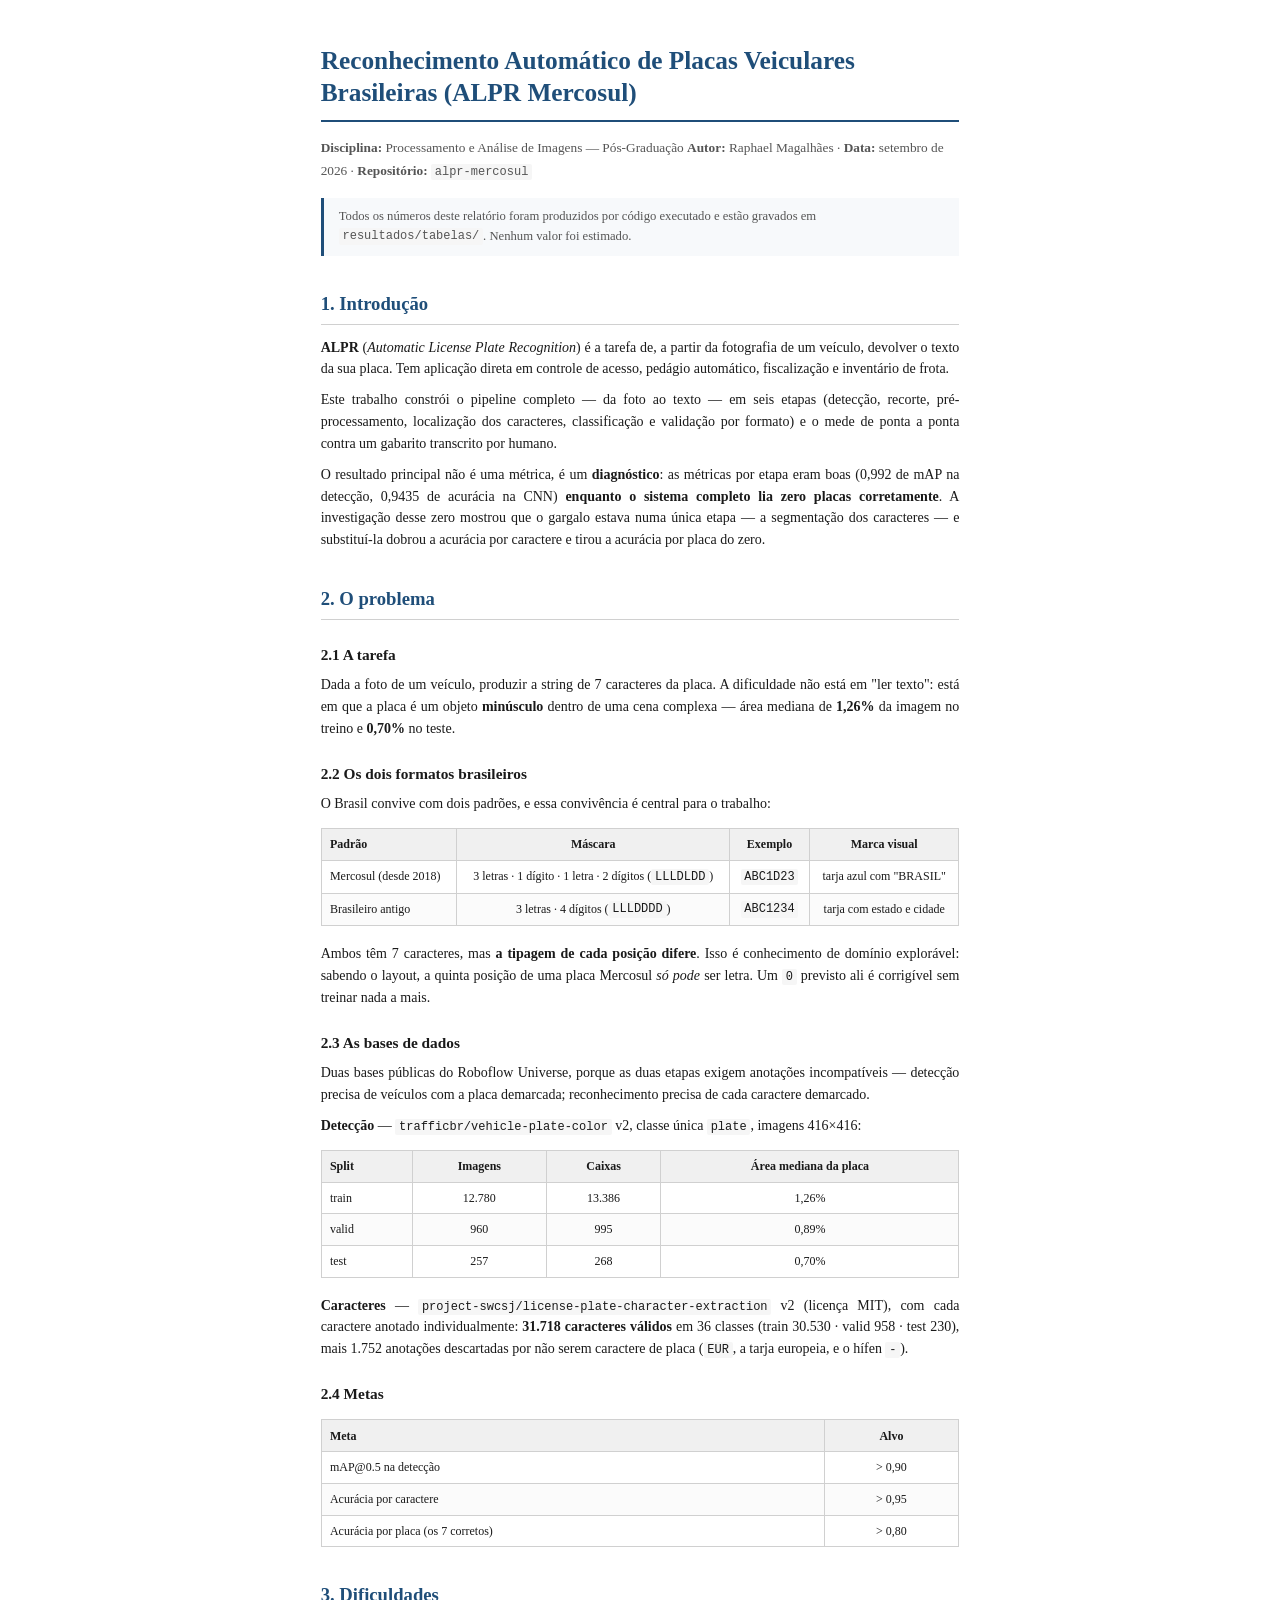
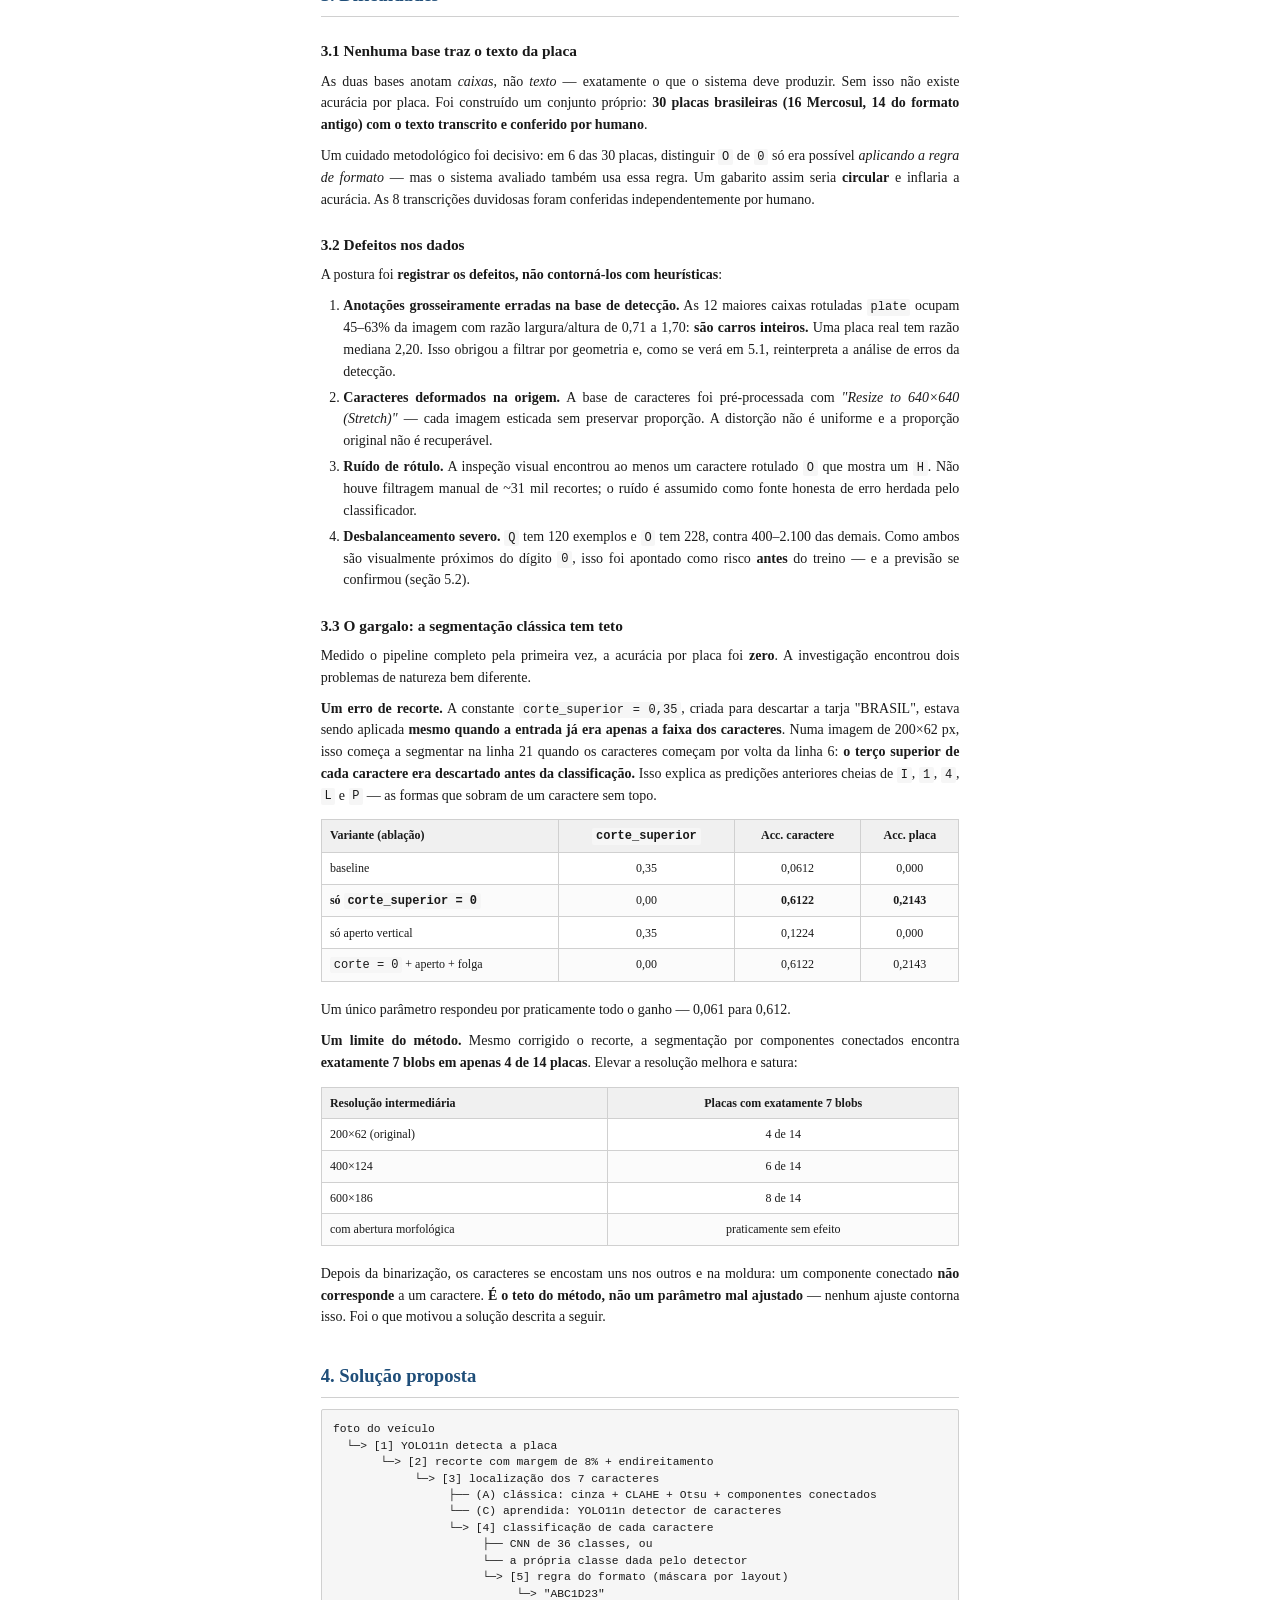
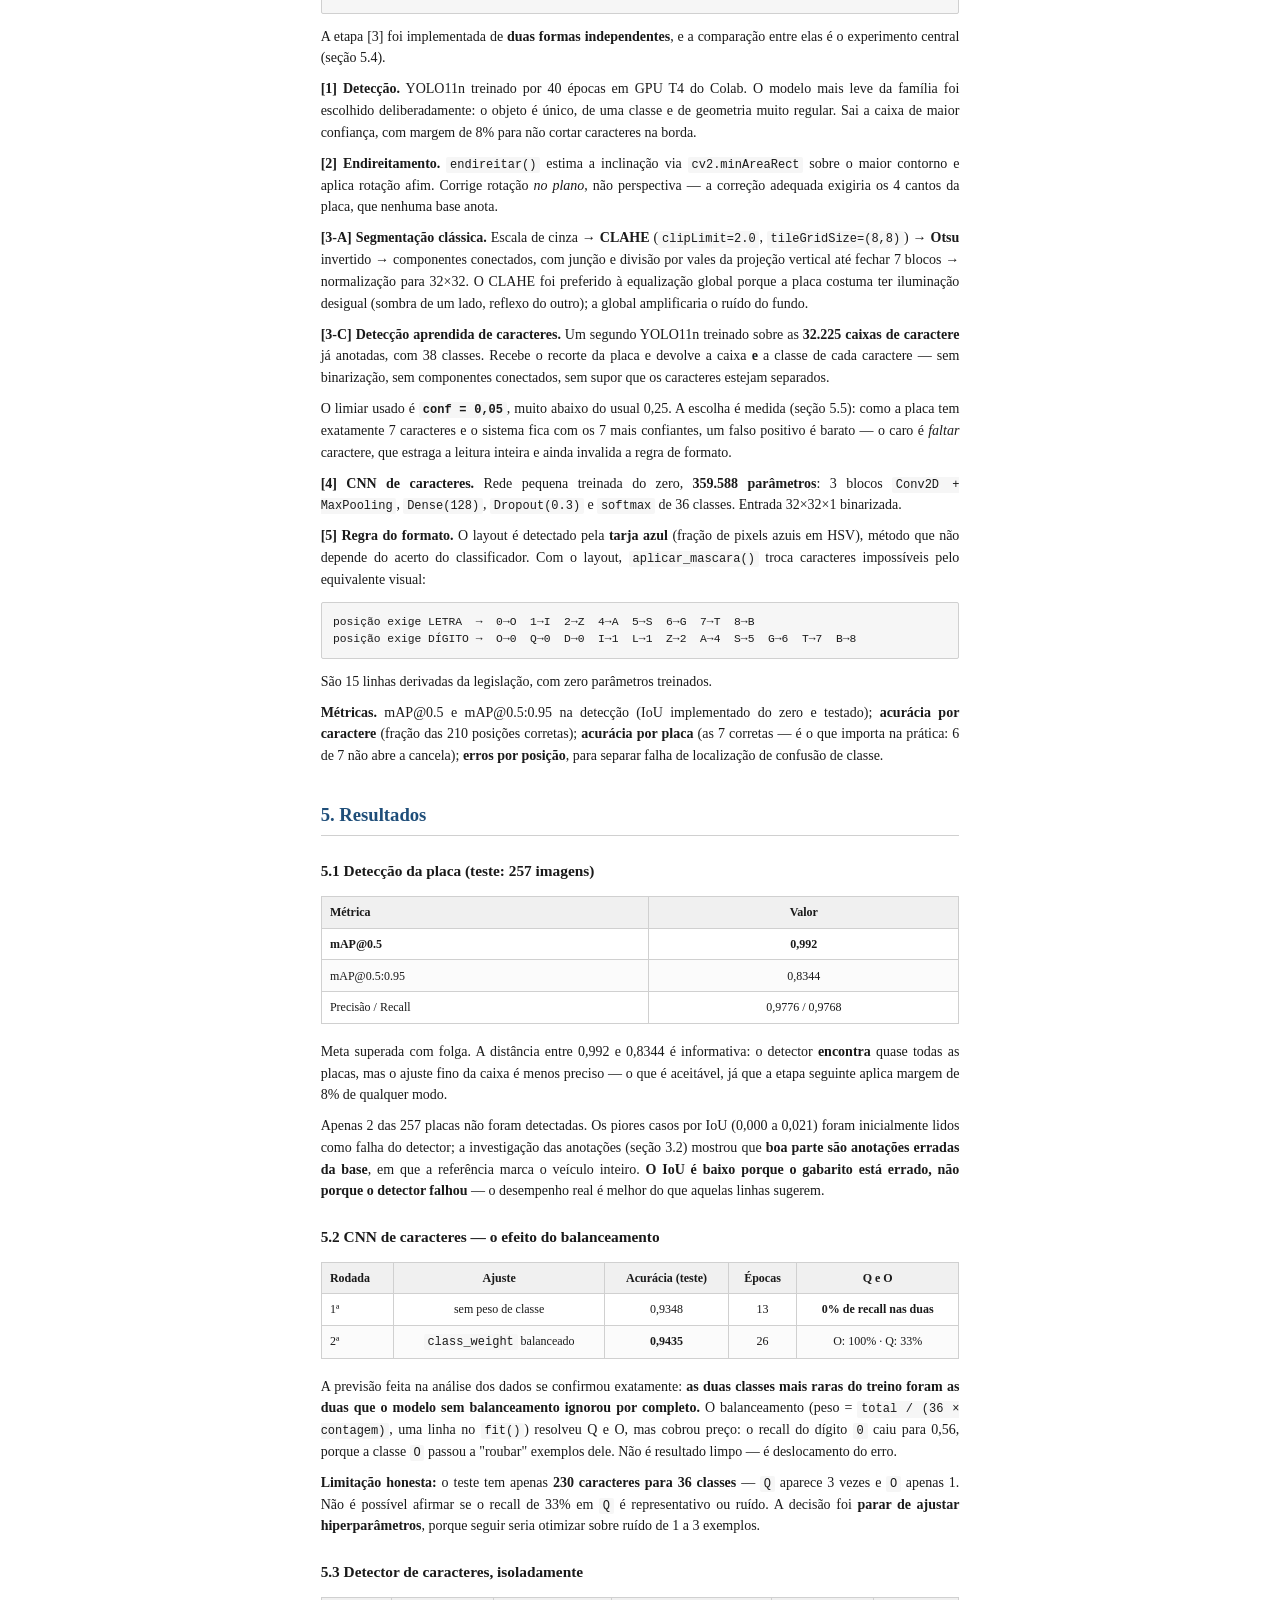
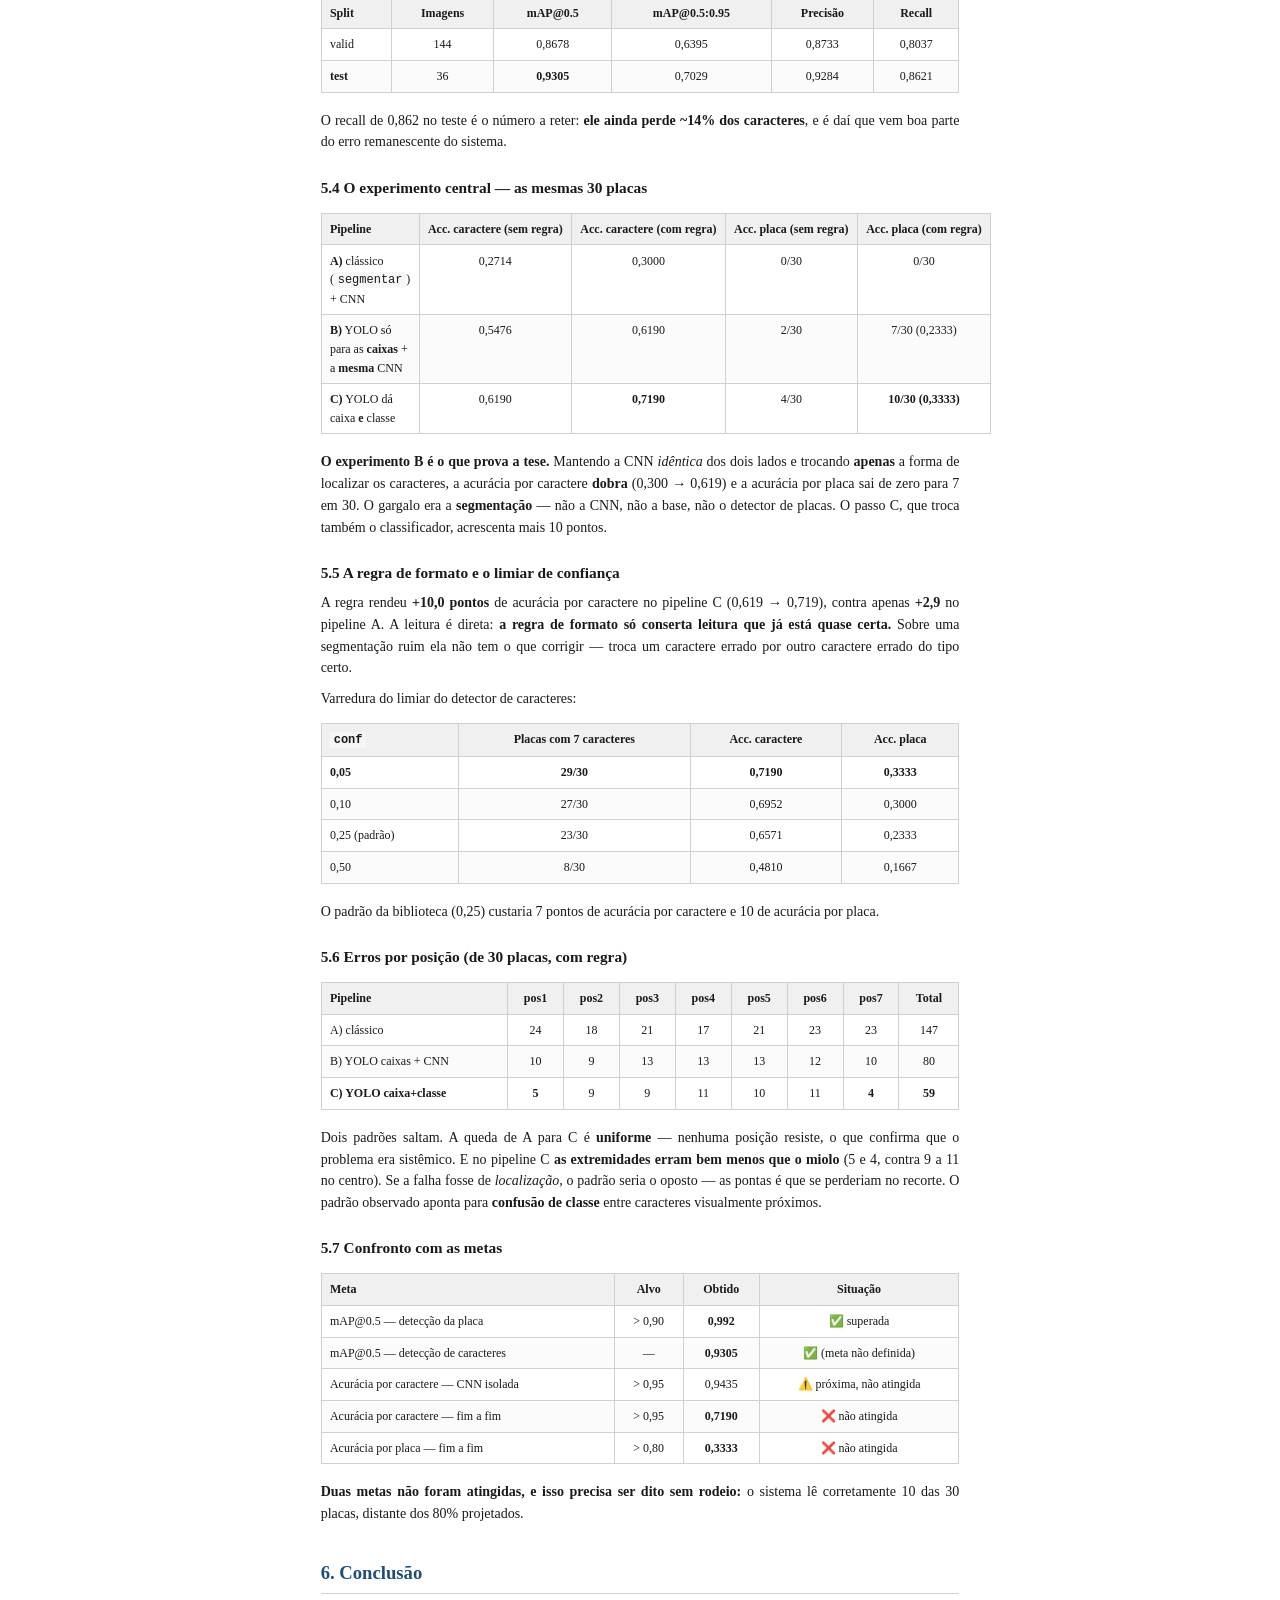
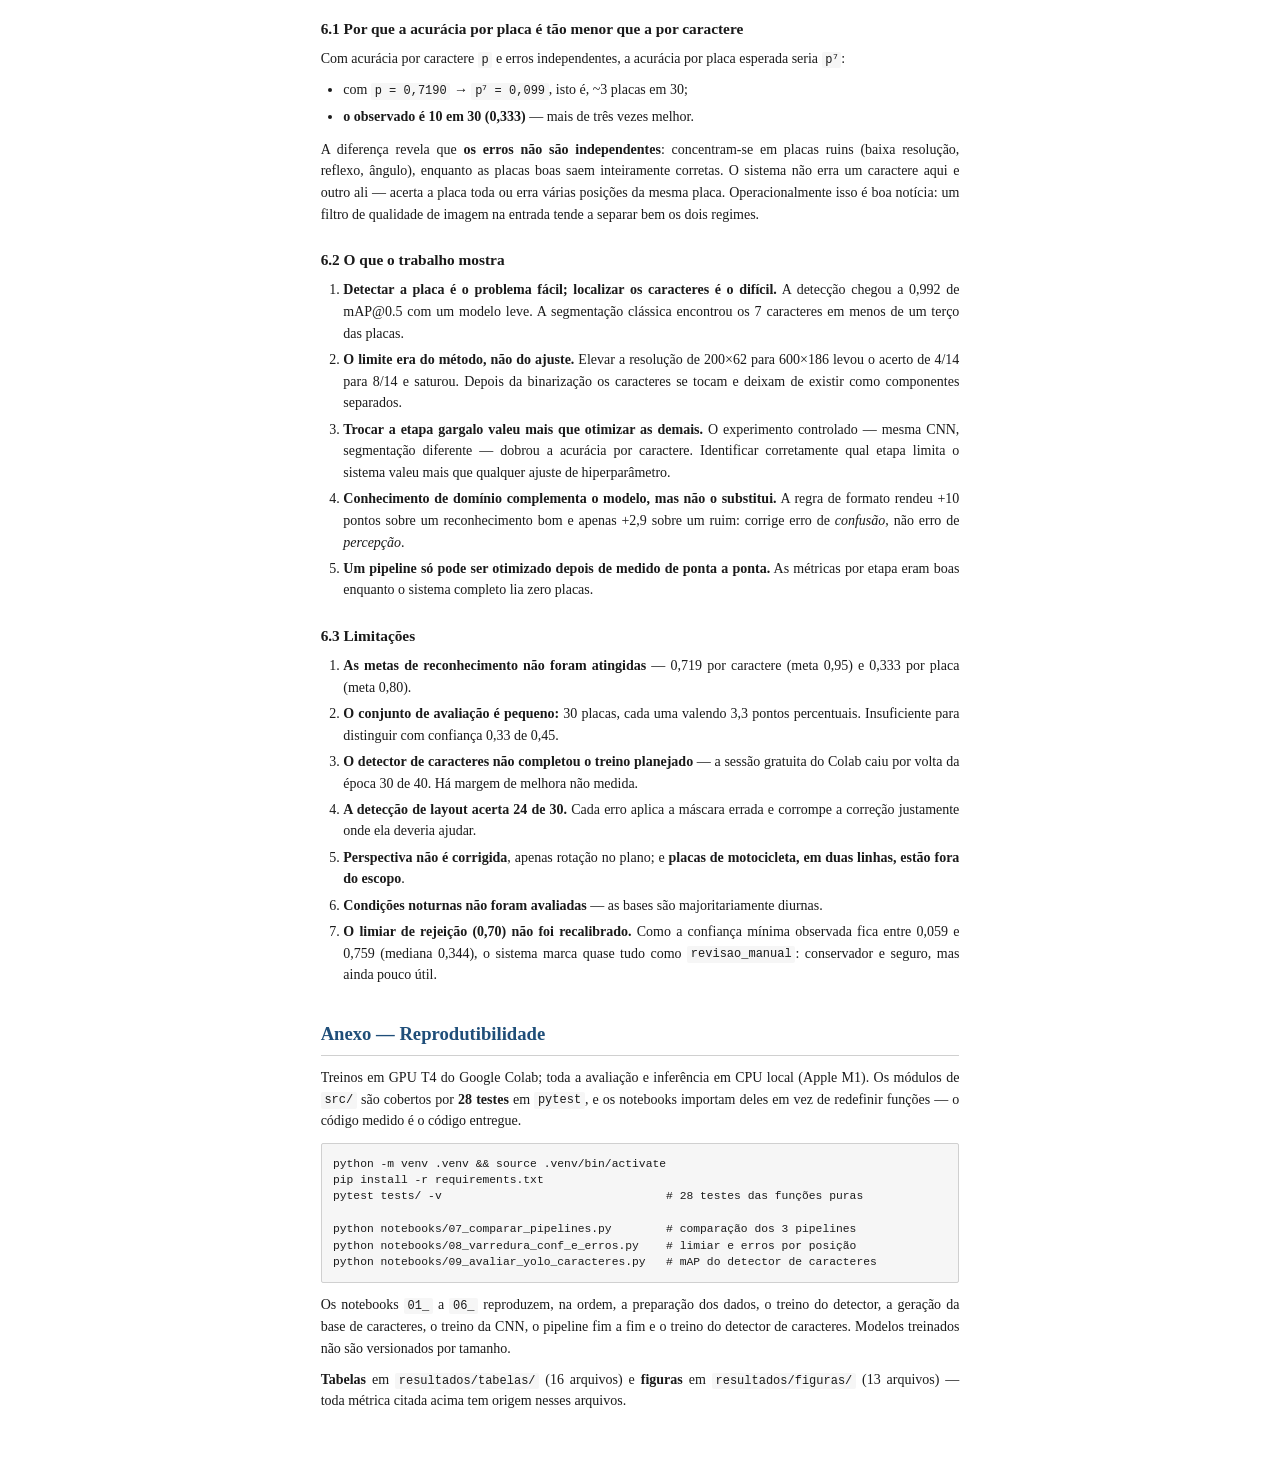
==== RELATORIO_entrega.html @ 7038e8bc "Dia 7: entrega fechada, repositorio limpo e documento de retomada Relatorio em duas versoes a partir" ====
<!DOCTYPE html>
<html lang="pt-BR">
<head>
<meta charset="utf-8">
<meta name="viewport" content="width=device-width, initial-scale=1">
<title>Relatório — ALPR Mercosul</title>
<style>
@page { size: A4; margin: 18mm 16mm 18mm 16mm; }

:root {
  --tinta:      #1a1a1a;
  --tinta-fraca:#555;
  --linha:      #d0d0d0;
  --fundo-th:   #f0f0f0;
  --fundo-cod:  #f6f6f6;
  --destaque:   #1f4e79;
}

* { box-sizing: border-box; }

body {
  font-family: "Charter", "Georgia", "Times New Roman", serif;
  font-size: 10.5pt;
  line-height: 1.55;
  color: var(--tinta);
  max-width: 185mm;
  margin: 0 auto;
  padding: 12mm 8mm;
  background: #fff;
  text-align: justify;
  hyphens: auto;
}

/* ---------- titulos ---------- */

h1 {
  font-size: 19pt;
  line-height: 1.25;
  text-align: left;
  margin: 0 0 4mm 0;
  padding-bottom: 3mm;
  border-bottom: 2.5px solid var(--destaque);
  color: var(--destaque);
}

h2 {
  font-size: 14pt;
  text-align: left;
  margin: 9mm 0 3mm 0;
  padding-bottom: 1.5mm;
  border-bottom: 1px solid var(--linha);
  color: var(--destaque);
  page-break-after: avoid;
}

h3 {
  font-size: 11.5pt;
  text-align: left;
  margin: 6mm 0 2mm 0;
  color: var(--tinta);
  page-break-after: avoid;
}

/* cada secao numerada comeca em pagina nova, menos a primeira */
h2 { page-break-before: always; }
h2:first-of-type { page-break-before: avoid; }

p { margin: 0 0 2.5mm 0; orphans: 3; widows: 3; }

/* ---------- cabecalho do documento ---------- */

h1 + p {
  text-align: left;
  color: var(--tinta-fraca);
  font-size: 10pt;
  line-height: 1.7;
}

blockquote {
  margin: 4mm 0;
  padding: 2.5mm 4mm;
  border-left: 3px solid var(--destaque);
  background: #f7f9fb;
  color: var(--tinta-fraca);
  font-size: 9.5pt;
  text-align: left;
}
blockquote p { margin: 0; }

/* ---------- tabelas ---------- */

table {
  border-collapse: collapse;
  width: 100%;
  margin: 3.5mm 0 4.5mm 0;
  font-size: 9pt;
  page-break-inside: avoid;
}

thead { display: table-header-group; }

th, td {
  border: 1px solid var(--linha);
  padding: 1.6mm 2.2mm;
  text-align: left;
  vertical-align: top;
}

th {
  background: var(--fundo-th);
  font-weight: 700;
  white-space: nowrap;
}

/* colunas numericas: da segunda em diante, centralizadas */
td:not(:first-child), th:not(:first-child) { text-align: center; }

tbody tr:nth-child(even) { background: #fbfbfb; }

/* ---------- codigo ---------- */

pre {
  background: var(--fundo-cod);
  border: 1px solid var(--linha);
  border-radius: 2px;
  padding: 3mm;
  font-family: "SF Mono", "Menlo", "Consolas", monospace;
  font-size: 8.5pt;
  line-height: 1.45;
  overflow-x: auto;
  white-space: pre-wrap;
  page-break-inside: avoid;
  text-align: left;
}

code {
  font-family: "SF Mono", "Menlo", "Consolas", monospace;
  font-size: 9pt;
  background: var(--fundo-cod);
  padding: 0.3mm 1mm;
  border-radius: 2px;
}
pre code { background: none; padding: 0; font-size: inherit; }

/* ---------- listas ---------- */

ul, ol { margin: 0 0 3mm 0; padding-left: 6mm; }
li { margin-bottom: 1.2mm; }

hr { border: none; border-top: 1px solid var(--linha); margin: 6mm 0; }

strong { font-weight: 700; }

/* ---------- impressao ---------- */

@media print {
  body { padding: 0; max-width: none; }
  a { color: var(--tinta); text-decoration: none; }
}
</style>
</head>
<body>
<h1>Reconhecimento Automático de Placas Veiculares Brasileiras (ALPR Mercosul)</h1>
<p><strong>Disciplina:</strong> Processamento e Análise de Imagens — Pós-Graduação
<strong>Autor:</strong> Raphael Magalhães · <strong>Data:</strong> setembro de 2026 · <strong>Repositório:</strong> <code>alpr-mercosul</code></p>
<blockquote>
<p>Todos os números deste relatório foram produzidos por código executado e estão
gravados em <code>resultados/tabelas/</code>. Nenhum valor foi estimado.</p>
</blockquote>
<h2>1. Introdução</h2>
<p><strong>ALPR</strong> (<em>Automatic License Plate Recognition</em>) é a tarefa de, a partir da fotografia
de um veículo, devolver o texto da sua placa. Tem aplicação direta em controle de
acesso, pedágio automático, fiscalização e inventário de frota.</p>
<p>Este trabalho constrói o pipeline completo — da foto ao texto — em seis etapas
(detecção, recorte, pré-processamento, localização dos caracteres, classificação e
validação por formato) e o mede de ponta a ponta contra um gabarito transcrito por
humano.</p>
<p>O resultado principal não é uma métrica, é um <strong>diagnóstico</strong>: as métricas por etapa
eram boas (0,992 de mAP na detecção, 0,9435 de acurácia na CNN) <strong>enquanto o sistema
completo lia zero placas corretamente</strong>. A investigação desse zero mostrou que o
gargalo estava numa única etapa — a segmentação dos caracteres — e substituí-la
dobrou a acurácia por caractere e tirou a acurácia por placa do zero.</p>
<h2>2. O problema</h2>
<h3>2.1 A tarefa</h3>
<p>Dada a foto de um veículo, produzir a string de 7 caracteres da placa. A dificuldade
não está em "ler texto": está em que a placa é um objeto <strong>minúsculo</strong> dentro de uma
cena complexa — área mediana de <strong>1,26%</strong> da imagem no treino e <strong>0,70%</strong> no teste.</p>
<h3>2.2 Os dois formatos brasileiros</h3>
<p>O Brasil convive com dois padrões, e essa convivência é central para o trabalho:</p>
<table>
<thead>
<tr>
<th>Padrão</th>
<th>Máscara</th>
<th>Exemplo</th>
<th>Marca visual</th>
</tr>
</thead>
<tbody>
<tr>
<td>Mercosul (desde 2018)</td>
<td>3 letras · 1 dígito · 1 letra · 2 dígitos (<code>LLLDLDD</code>)</td>
<td><code>ABC1D23</code></td>
<td>tarja azul com "BRASIL"</td>
</tr>
<tr>
<td>Brasileiro antigo</td>
<td>3 letras · 4 dígitos (<code>LLLDDDD</code>)</td>
<td><code>ABC1234</code></td>
<td>tarja com estado e cidade</td>
</tr>
</tbody>
</table>
<p>Ambos têm 7 caracteres, mas <strong>a tipagem de cada posição difere</strong>. Isso é conhecimento
de domínio explorável: sabendo o layout, a quinta posição de uma placa Mercosul <em>só
pode</em> ser letra. Um <code>0</code> previsto ali é corrigível sem treinar nada a mais.</p>
<h3>2.3 As bases de dados</h3>
<p>Duas bases públicas do Roboflow Universe, porque as duas etapas exigem anotações
incompatíveis — detecção precisa de veículos com a placa demarcada; reconhecimento
precisa de cada caractere demarcado.</p>
<p><strong>Detecção</strong> — <code>trafficbr/vehicle-plate-color</code> v2, classe única <code>plate</code>, imagens 416×416:</p>
<table>
<thead>
<tr>
<th>Split</th>
<th>Imagens</th>
<th>Caixas</th>
<th>Área mediana da placa</th>
</tr>
</thead>
<tbody>
<tr>
<td>train</td>
<td>12.780</td>
<td>13.386</td>
<td>1,26%</td>
</tr>
<tr>
<td>valid</td>
<td>960</td>
<td>995</td>
<td>0,89%</td>
</tr>
<tr>
<td>test</td>
<td>257</td>
<td>268</td>
<td>0,70%</td>
</tr>
</tbody>
</table>
<p><strong>Caracteres</strong> — <code>project-swcsj/license-plate-character-extraction</code> v2 (licença MIT),
com cada caractere anotado individualmente: <strong>31.718 caracteres válidos</strong> em 36
classes (train 30.530 · valid 958 · test 230), mais 1.752 anotações descartadas por
não serem caractere de placa (<code>EUR</code>, a tarja europeia, e o hífen <code>-</code>).</p>
<h3>2.4 Metas</h3>
<table>
<thead>
<tr>
<th>Meta</th>
<th>Alvo</th>
</tr>
</thead>
<tbody>
<tr>
<td>mAP@0.5 na detecção</td>
<td>&gt; 0,90</td>
</tr>
<tr>
<td>Acurácia por caractere</td>
<td>&gt; 0,95</td>
</tr>
<tr>
<td>Acurácia por placa (os 7 corretos)</td>
<td>&gt; 0,80</td>
</tr>
</tbody>
</table>
<h2>3. Dificuldades</h2>
<h3>3.1 Nenhuma base traz o texto da placa</h3>
<p>As duas bases anotam <em>caixas</em>, não <em>texto</em> — exatamente o que o sistema deve produzir.
Sem isso não existe acurácia por placa. Foi construído um conjunto próprio: <strong>30
placas brasileiras (16 Mercosul, 14 do formato antigo) com o texto transcrito e
conferido por humano</strong>.</p>
<p>Um cuidado metodológico foi decisivo: em 6 das 30 placas, distinguir <code>O</code> de <code>0</code> só era
possível <em>aplicando a regra de formato</em> — mas o sistema avaliado também usa essa regra.
Um gabarito assim seria <strong>circular</strong> e inflaria a acurácia. As 8 transcrições duvidosas
foram conferidas independentemente por humano.</p>
<h3>3.2 Defeitos nos dados</h3>
<p>A postura foi <strong>registrar os defeitos, não contorná-los com heurísticas</strong>:</p>
<ol>
<li><strong>Anotações grosseiramente erradas na base de detecção.</strong> As 12 maiores caixas
   rotuladas <code>plate</code> ocupam 45–63% da imagem com razão largura/altura de 0,71 a 1,70:
   <strong>são carros inteiros.</strong> Uma placa real tem razão mediana 2,20. Isso obrigou a
   filtrar por geometria e, como se verá em 5.1, reinterpreta a análise de erros da
   detecção.</li>
<li><strong>Caracteres deformados na origem.</strong> A base de caracteres foi pré-processada com
   <em>"Resize to 640×640 (Stretch)"</em> — cada imagem esticada sem preservar proporção. A
   distorção não é uniforme e a proporção original não é recuperável.</li>
<li><strong>Ruído de rótulo.</strong> A inspeção visual encontrou ao menos um caractere rotulado <code>O</code>
   que mostra um <code>H</code>. Não houve filtragem manual de ~31 mil recortes; o ruído é
   assumido como fonte honesta de erro herdada pelo classificador.</li>
<li><strong>Desbalanceamento severo.</strong> <code>Q</code> tem 120 exemplos e <code>O</code> tem 228, contra 400–2.100
   das demais. Como ambos são visualmente próximos do dígito <code>0</code>, isso foi apontado
   como risco <strong>antes</strong> do treino — e a previsão se confirmou (seção 5.2).</li>
</ol>
<h3>3.3 O gargalo: a segmentação clássica tem teto</h3>
<p>Medido o pipeline completo pela primeira vez, a acurácia por placa foi <strong>zero</strong>.
A investigação encontrou dois problemas de natureza bem diferente.</p>
<p><strong>Um erro de recorte.</strong> A constante <code>corte_superior = 0,35</code>, criada para descartar a
tarja "BRASIL", estava sendo aplicada <strong>mesmo quando a entrada já era apenas a faixa
dos caracteres</strong>. Numa imagem de 200×62 px, isso começa a segmentar na linha 21 quando
os caracteres começam por volta da linha 6: <strong>o terço superior de cada caractere era
descartado antes da classificação.</strong> Isso explica as predições anteriores cheias de
<code>I</code>, <code>1</code>, <code>4</code>, <code>L</code> e <code>P</code> — as formas que sobram de um caractere sem topo.</p>
<table>
<thead>
<tr>
<th>Variante (ablação)</th>
<th><code>corte_superior</code></th>
<th>Acc. caractere</th>
<th>Acc. placa</th>
</tr>
</thead>
<tbody>
<tr>
<td>baseline</td>
<td>0,35</td>
<td>0,0612</td>
<td>0,000</td>
</tr>
<tr>
<td><strong>só <code>corte_superior = 0</code></strong></td>
<td>0,00</td>
<td><strong>0,6122</strong></td>
<td><strong>0,2143</strong></td>
</tr>
<tr>
<td>só aperto vertical</td>
<td>0,35</td>
<td>0,1224</td>
<td>0,000</td>
</tr>
<tr>
<td><code>corte = 0</code> + aperto + folga</td>
<td>0,00</td>
<td>0,6122</td>
<td>0,2143</td>
</tr>
</tbody>
</table>
<p>Um único parâmetro respondeu por praticamente todo o ganho — 0,061 para 0,612.</p>
<p><strong>Um limite do método.</strong> Mesmo corrigido o recorte, a segmentação por componentes
conectados encontra <strong>exatamente 7 blobs em apenas 4 de 14 placas</strong>. Elevar a
resolução melhora e satura:</p>
<table>
<thead>
<tr>
<th>Resolução intermediária</th>
<th>Placas com exatamente 7 blobs</th>
</tr>
</thead>
<tbody>
<tr>
<td>200×62 (original)</td>
<td>4 de 14</td>
</tr>
<tr>
<td>400×124</td>
<td>6 de 14</td>
</tr>
<tr>
<td>600×186</td>
<td>8 de 14</td>
</tr>
<tr>
<td>com abertura morfológica</td>
<td>praticamente sem efeito</td>
</tr>
</tbody>
</table>
<p>Depois da binarização, os caracteres se encostam uns nos outros e na moldura: um
componente conectado <strong>não corresponde</strong> a um caractere. <strong>É o teto do método, não um
parâmetro mal ajustado</strong> — nenhum ajuste contorna isso. Foi o que motivou a solução
descrita a seguir.</p>
<h2>4. Solução proposta</h2>
<pre><code>foto do veículo
  └─&gt; [1] YOLO11n detecta a placa
       └─&gt; [2] recorte com margem de 8% + endireitamento
            └─&gt; [3] localização dos 7 caracteres
                 ├── (A) clássica: cinza + CLAHE + Otsu + componentes conectados
                 └── (C) aprendida: YOLO11n detector de caracteres
                 └─&gt; [4] classificação de cada caractere
                      ├── CNN de 36 classes, ou
                      └── a própria classe dada pelo detector
                      └─&gt; [5] regra do formato (máscara por layout)
                           └─&gt; &quot;ABC1D23&quot;
</code></pre>
<p>A etapa [3] foi implementada de <strong>duas formas independentes</strong>, e a comparação entre
elas é o experimento central (seção 5.4).</p>
<p><strong>[1] Detecção.</strong> YOLO11n treinado por 40 épocas em GPU T4 do Colab. O modelo mais leve
da família foi escolhido deliberadamente: o objeto é único, de uma classe e de
geometria muito regular. Sai a caixa de maior confiança, com margem de 8% para não
cortar caracteres na borda.</p>
<p><strong>[2] Endireitamento.</strong> <code>endireitar()</code> estima a inclinação via <code>cv2.minAreaRect</code> sobre
o maior contorno e aplica rotação afim. Corrige rotação <em>no plano</em>, não perspectiva —
a correção adequada exigiria os 4 cantos da placa, que nenhuma base anota.</p>
<p><strong>[3-A] Segmentação clássica.</strong> Escala de cinza → <strong>CLAHE</strong> (<code>clipLimit=2.0</code>,
<code>tileGridSize=(8,8)</code>) → <strong>Otsu</strong> invertido → componentes conectados, com junção e
divisão por vales da projeção vertical até fechar 7 blocos → normalização para 32×32.
O CLAHE foi preferido à equalização global porque a placa costuma ter iluminação
desigual (sombra de um lado, reflexo do outro); a global amplificaria o ruído do fundo.</p>
<p><strong>[3-C] Detecção aprendida de caracteres.</strong> Um segundo YOLO11n treinado sobre as
<strong>32.225 caixas de caractere</strong> já anotadas, com 38 classes. Recebe o recorte da placa e
devolve a caixa <strong>e</strong> a classe de cada caractere — sem binarização, sem componentes
conectados, sem supor que os caracteres estejam separados.</p>
<p>O limiar usado é <strong><code>conf = 0,05</code></strong>, muito abaixo do usual 0,25. A escolha é medida
(seção 5.5): como a placa tem exatamente 7 caracteres e o sistema fica com os 7 mais
confiantes, um falso positivo é barato — o caro é <em>faltar</em> caractere, que estraga a
leitura inteira e ainda invalida a regra de formato.</p>
<p><strong>[4] CNN de caracteres.</strong> Rede pequena treinada do zero, <strong>359.588 parâmetros</strong>: 3
blocos <code>Conv2D + MaxPooling</code>, <code>Dense(128)</code>, <code>Dropout(0.3)</code> e <code>softmax</code> de 36 classes.
Entrada 32×32×1 binarizada.</p>
<p><strong>[5] Regra do formato.</strong> O layout é detectado pela <strong>tarja azul</strong> (fração de pixels
azuis em HSV), método que não depende do acerto do classificador. Com o layout,
<code>aplicar_mascara()</code> troca caracteres impossíveis pelo equivalente visual:</p>
<pre><code>posição exige LETRA  →  0→O  1→I  2→Z  4→A  5→S  6→G  7→T  8→B
posição exige DÍGITO →  O→0  Q→0  D→0  I→1  L→1  Z→2  A→4  S→5  G→6  T→7  B→8
</code></pre>
<p>São 15 linhas derivadas da legislação, com zero parâmetros treinados.</p>
<p><strong>Métricas.</strong> mAP@0.5 e mAP@0.5:0.95 na detecção (IoU implementado do zero e testado);
<strong>acurácia por caractere</strong> (fração das 210 posições corretas); <strong>acurácia por placa</strong>
(as 7 corretas — é o que importa na prática: 6 de 7 não abre a cancela); <strong>erros por
posição</strong>, para separar falha de localização de confusão de classe.</p>
<h2>5. Resultados</h2>
<h3>5.1 Detecção da placa (teste: 257 imagens)</h3>
<table>
<thead>
<tr>
<th>Métrica</th>
<th>Valor</th>
</tr>
</thead>
<tbody>
<tr>
<td><strong>mAP@0.5</strong></td>
<td><strong>0,992</strong></td>
</tr>
<tr>
<td>mAP@0.5:0.95</td>
<td>0,8344</td>
</tr>
<tr>
<td>Precisão / Recall</td>
<td>0,9776 / 0,9768</td>
</tr>
</tbody>
</table>
<p>Meta superada com folga. A distância entre 0,992 e 0,8344 é informativa: o detector
<strong>encontra</strong> quase todas as placas, mas o ajuste fino da caixa é menos preciso — o que
é aceitável, já que a etapa seguinte aplica margem de 8% de qualquer modo.</p>
<p>Apenas 2 das 257 placas não foram detectadas. Os piores casos por IoU (0,000 a 0,021)
foram inicialmente lidos como falha do detector; a investigação das anotações (seção
3.2) mostrou que <strong>boa parte são anotações erradas da base</strong>, em que a referência marca
o veículo inteiro. <strong>O IoU é baixo porque o gabarito está errado, não porque o detector
falhou</strong> — o desempenho real é melhor do que aquelas linhas sugerem.</p>
<h3>5.2 CNN de caracteres — o efeito do balanceamento</h3>
<table>
<thead>
<tr>
<th>Rodada</th>
<th>Ajuste</th>
<th>Acurácia (teste)</th>
<th>Épocas</th>
<th>Q e O</th>
</tr>
</thead>
<tbody>
<tr>
<td>1ª</td>
<td>sem peso de classe</td>
<td>0,9348</td>
<td>13</td>
<td><strong>0% de recall nas duas</strong></td>
</tr>
<tr>
<td>2ª</td>
<td><code>class_weight</code> balanceado</td>
<td><strong>0,9435</strong></td>
<td>26</td>
<td>O: 100% · Q: 33%</td>
</tr>
</tbody>
</table>
<p>A previsão feita na análise dos dados se confirmou exatamente: <strong>as duas classes mais
raras do treino foram as duas que o modelo sem balanceamento ignorou por completo.</strong> O
balanceamento (peso = <code>total / (36 × contagem)</code>, uma linha no <code>fit()</code>) resolveu Q e O,
mas cobrou preço: o recall do dígito <code>0</code> caiu para 0,56, porque a classe <code>O</code> passou a
"roubar" exemplos dele. Não é resultado limpo — é deslocamento do erro.</p>
<p><strong>Limitação honesta:</strong> o teste tem apenas <strong>230 caracteres para 36 classes</strong> — <code>Q</code>
aparece 3 vezes e <code>O</code> apenas 1. Não é possível afirmar se o recall de 33% em <code>Q</code> é
representativo ou ruído. A decisão foi <strong>parar de ajustar hiperparâmetros</strong>, porque
seguir seria otimizar sobre ruído de 1 a 3 exemplos.</p>
<h3>5.3 Detector de caracteres, isoladamente</h3>
<table>
<thead>
<tr>
<th>Split</th>
<th>Imagens</th>
<th>mAP@0.5</th>
<th>mAP@0.5:0.95</th>
<th>Precisão</th>
<th>Recall</th>
</tr>
</thead>
<tbody>
<tr>
<td>valid</td>
<td>144</td>
<td>0,8678</td>
<td>0,6395</td>
<td>0,8733</td>
<td>0,8037</td>
</tr>
<tr>
<td><strong>test</strong></td>
<td>36</td>
<td><strong>0,9305</strong></td>
<td>0,7029</td>
<td>0,9284</td>
<td>0,8621</td>
</tr>
</tbody>
</table>
<p>O recall de 0,862 no teste é o número a reter: <strong>ele ainda perde ~14% dos caracteres</strong>,
e é daí que vem boa parte do erro remanescente do sistema.</p>
<h3>5.4 O experimento central — as mesmas 30 placas</h3>
<table>
<thead>
<tr>
<th>Pipeline</th>
<th>Acc. caractere (sem regra)</th>
<th>Acc. caractere (com regra)</th>
<th>Acc. placa (sem regra)</th>
<th>Acc. placa (com regra)</th>
</tr>
</thead>
<tbody>
<tr>
<td><strong>A)</strong> clássico (<code>segmentar</code>) + CNN</td>
<td>0,2714</td>
<td>0,3000</td>
<td>0/30</td>
<td>0/30</td>
</tr>
<tr>
<td><strong>B)</strong> YOLO só para as <strong>caixas</strong> + a <strong>mesma</strong> CNN</td>
<td>0,5476</td>
<td>0,6190</td>
<td>2/30</td>
<td>7/30 (0,2333)</td>
</tr>
<tr>
<td><strong>C)</strong> YOLO dá caixa <strong>e</strong> classe</td>
<td>0,6190</td>
<td><strong>0,7190</strong></td>
<td>4/30</td>
<td><strong>10/30 (0,3333)</strong></td>
</tr>
</tbody>
</table>
<p><strong>O experimento B é o que prova a tese.</strong> Mantendo a CNN <em>idêntica</em> dos dois lados e
trocando <strong>apenas</strong> a forma de localizar os caracteres, a acurácia por caractere
<strong>dobra</strong> (0,300 → 0,619) e a acurácia por placa sai de zero para 7 em 30. O gargalo
era a <strong>segmentação</strong> — não a CNN, não a base, não o detector de placas. O passo C, que
troca também o classificador, acrescenta mais 10 pontos.</p>
<h3>5.5 A regra de formato e o limiar de confiança</h3>
<p>A regra rendeu <strong>+10,0 pontos</strong> de acurácia por caractere no pipeline C (0,619 →
0,719), contra apenas <strong>+2,9</strong> no pipeline A. A leitura é direta: <strong>a regra de formato
só conserta leitura que já está quase certa.</strong> Sobre uma segmentação ruim ela não tem o
que corrigir — troca um caractere errado por outro caractere errado do tipo certo.</p>
<p>Varredura do limiar do detector de caracteres:</p>
<table>
<thead>
<tr>
<th><code>conf</code></th>
<th>Placas com 7 caracteres</th>
<th>Acc. caractere</th>
<th>Acc. placa</th>
</tr>
</thead>
<tbody>
<tr>
<td><strong>0,05</strong></td>
<td><strong>29/30</strong></td>
<td><strong>0,7190</strong></td>
<td><strong>0,3333</strong></td>
</tr>
<tr>
<td>0,10</td>
<td>27/30</td>
<td>0,6952</td>
<td>0,3000</td>
</tr>
<tr>
<td>0,25 (padrão)</td>
<td>23/30</td>
<td>0,6571</td>
<td>0,2333</td>
</tr>
<tr>
<td>0,50</td>
<td>8/30</td>
<td>0,4810</td>
<td>0,1667</td>
</tr>
</tbody>
</table>
<p>O padrão da biblioteca (0,25) custaria 7 pontos de acurácia por caractere e 10 de
acurácia por placa.</p>
<h3>5.6 Erros por posição (de 30 placas, com regra)</h3>
<table>
<thead>
<tr>
<th>Pipeline</th>
<th>pos1</th>
<th>pos2</th>
<th>pos3</th>
<th>pos4</th>
<th>pos5</th>
<th>pos6</th>
<th>pos7</th>
<th>Total</th>
</tr>
</thead>
<tbody>
<tr>
<td>A) clássico</td>
<td>24</td>
<td>18</td>
<td>21</td>
<td>17</td>
<td>21</td>
<td>23</td>
<td>23</td>
<td>147</td>
</tr>
<tr>
<td>B) YOLO caixas + CNN</td>
<td>10</td>
<td>9</td>
<td>13</td>
<td>13</td>
<td>13</td>
<td>12</td>
<td>10</td>
<td>80</td>
</tr>
<tr>
<td><strong>C) YOLO caixa+classe</strong></td>
<td><strong>5</strong></td>
<td>9</td>
<td>9</td>
<td>11</td>
<td>10</td>
<td>11</td>
<td><strong>4</strong></td>
<td><strong>59</strong></td>
</tr>
</tbody>
</table>
<p>Dois padrões saltam. A queda de A para C é <strong>uniforme</strong> — nenhuma posição resiste, o
que confirma que o problema era sistêmico. E no pipeline C <strong>as extremidades erram bem
menos que o miolo</strong> (5 e 4, contra 9 a 11 no centro). Se a falha fosse de <em>localização</em>,
o padrão seria o oposto — as pontas é que se perderiam no recorte. O padrão observado
aponta para <strong>confusão de classe</strong> entre caracteres visualmente próximos.</p>
<h3>5.7 Confronto com as metas</h3>
<table>
<thead>
<tr>
<th>Meta</th>
<th>Alvo</th>
<th>Obtido</th>
<th>Situação</th>
</tr>
</thead>
<tbody>
<tr>
<td>mAP@0.5 — detecção da placa</td>
<td>&gt; 0,90</td>
<td><strong>0,992</strong></td>
<td>✅ superada</td>
</tr>
<tr>
<td>mAP@0.5 — detecção de caracteres</td>
<td>—</td>
<td><strong>0,9305</strong></td>
<td>✅ (meta não definida)</td>
</tr>
<tr>
<td>Acurácia por caractere — CNN isolada</td>
<td>&gt; 0,95</td>
<td>0,9435</td>
<td>⚠️ próxima, não atingida</td>
</tr>
<tr>
<td>Acurácia por caractere — fim a fim</td>
<td>&gt; 0,95</td>
<td><strong>0,7190</strong></td>
<td>❌ não atingida</td>
</tr>
<tr>
<td>Acurácia por placa — fim a fim</td>
<td>&gt; 0,80</td>
<td><strong>0,3333</strong></td>
<td>❌ não atingida</td>
</tr>
</tbody>
</table>
<p><strong>Duas metas não foram atingidas, e isso precisa ser dito sem rodeio:</strong> o sistema lê
corretamente 10 das 30 placas, distante dos 80% projetados.</p>
<h2>6. Conclusão</h2>
<h3>6.1 Por que a acurácia por placa é tão menor que a por caractere</h3>
<p>Com acurácia por caractere <code>p</code> e erros independentes, a acurácia por placa esperada
seria <code>p⁷</code>:</p>
<ul>
<li>com <code>p = 0,7190</code> → <code>p⁷ = 0,099</code>, isto é, ~3 placas em 30;</li>
<li><strong>o observado é 10 em 30 (0,333)</strong> — mais de três vezes melhor.</li>
</ul>
<p>A diferença revela que <strong>os erros não são independentes</strong>: concentram-se em placas
ruins (baixa resolução, reflexo, ângulo), enquanto as placas boas saem inteiramente
corretas. O sistema não erra um caractere aqui e outro ali — acerta a placa toda ou
erra várias posições da mesma placa. Operacionalmente isso é boa notícia: um filtro de
qualidade de imagem na entrada tende a separar bem os dois regimes.</p>
<h3>6.2 O que o trabalho mostra</h3>
<ol>
<li><strong>Detectar a placa é o problema fácil; localizar os caracteres é o difícil.</strong> A
   detecção chegou a 0,992 de mAP@0.5 com um modelo leve. A segmentação clássica
   encontrou os 7 caracteres em menos de um terço das placas.</li>
<li><strong>O limite era do método, não do ajuste.</strong> Elevar a resolução de 200×62 para 600×186
   levou o acerto de 4/14 para 8/14 e saturou. Depois da binarização os caracteres se
   tocam e deixam de existir como componentes separados.</li>
<li><strong>Trocar a etapa gargalo valeu mais que otimizar as demais.</strong> O experimento
   controlado — mesma CNN, segmentação diferente — dobrou a acurácia por caractere.
   Identificar corretamente qual etapa limita o sistema valeu mais que qualquer ajuste
   de hiperparâmetro.</li>
<li><strong>Conhecimento de domínio complementa o modelo, mas não o substitui.</strong> A regra de
   formato rendeu +10 pontos sobre um reconhecimento bom e apenas +2,9 sobre um ruim:
   corrige erro de <em>confusão</em>, não erro de <em>percepção</em>.</li>
<li><strong>Um pipeline só pode ser otimizado depois de medido de ponta a ponta.</strong> As métricas
   por etapa eram boas enquanto o sistema completo lia zero placas.</li>
</ol>
<h3>6.3 Limitações</h3>
<ol>
<li><strong>As metas de reconhecimento não foram atingidas</strong> — 0,719 por caractere (meta 0,95)
   e 0,333 por placa (meta 0,80).</li>
<li><strong>O conjunto de avaliação é pequeno:</strong> 30 placas, cada uma valendo 3,3 pontos
   percentuais. Insuficiente para distinguir com confiança 0,33 de 0,45.</li>
<li><strong>O detector de caracteres não completou o treino planejado</strong> — a sessão gratuita do
   Colab caiu por volta da época 30 de 40. Há margem de melhora não medida.</li>
<li><strong>A detecção de layout acerta 24 de 30.</strong> Cada erro aplica a máscara errada e
   corrompe a correção justamente onde ela deveria ajudar.</li>
<li><strong>Perspectiva não é corrigida</strong>, apenas rotação no plano; e <strong>placas de motocicleta,
   em duas linhas, estão fora do escopo</strong>.</li>
<li><strong>Condições noturnas não foram avaliadas</strong> — as bases são majoritariamente diurnas.</li>
<li><strong>O limiar de rejeição (0,70) não foi recalibrado.</strong> Como a confiança mínima
   observada fica entre 0,059 e 0,759 (mediana 0,344), o sistema marca quase tudo como
   <code>revisao_manual</code>: conservador e seguro, mas ainda pouco útil.</li>
</ol>
<h2>Anexo — Reprodutibilidade</h2>
<p>Treinos em GPU T4 do Google Colab; toda a avaliação e inferência em CPU local (Apple
M1). Os módulos de <code>src/</code> são cobertos por <strong>28 testes</strong> em <code>pytest</code>, e os notebooks
importam deles em vez de redefinir funções — o código medido é o código entregue.</p>
<pre><code class="language-bash">python -m venv .venv &amp;&amp; source .venv/bin/activate
pip install -r requirements.txt
pytest tests/ -v                                 # 28 testes das funções puras

python notebooks/07_comparar_pipelines.py        # comparação dos 3 pipelines
python notebooks/08_varredura_conf_e_erros.py    # limiar e erros por posição
python notebooks/09_avaliar_yolo_caracteres.py   # mAP do detector de caracteres
</code></pre>
<p>Os notebooks <code>01_</code> a <code>06_</code> reproduzem, na ordem, a preparação dos dados, o treino do
detector, a geração da base de caracteres, o treino da CNN, o pipeline fim a fim e o
treino do detector de caracteres. Modelos treinados não são versionados por tamanho.</p>
<p><strong>Tabelas</strong> em <code>resultados/tabelas/</code> (16 arquivos) e <strong>figuras</strong> em
<code>resultados/figuras/</code> (13 arquivos) — toda métrica citada acima tem origem nesses
arquivos.</p>
</body>
</html>
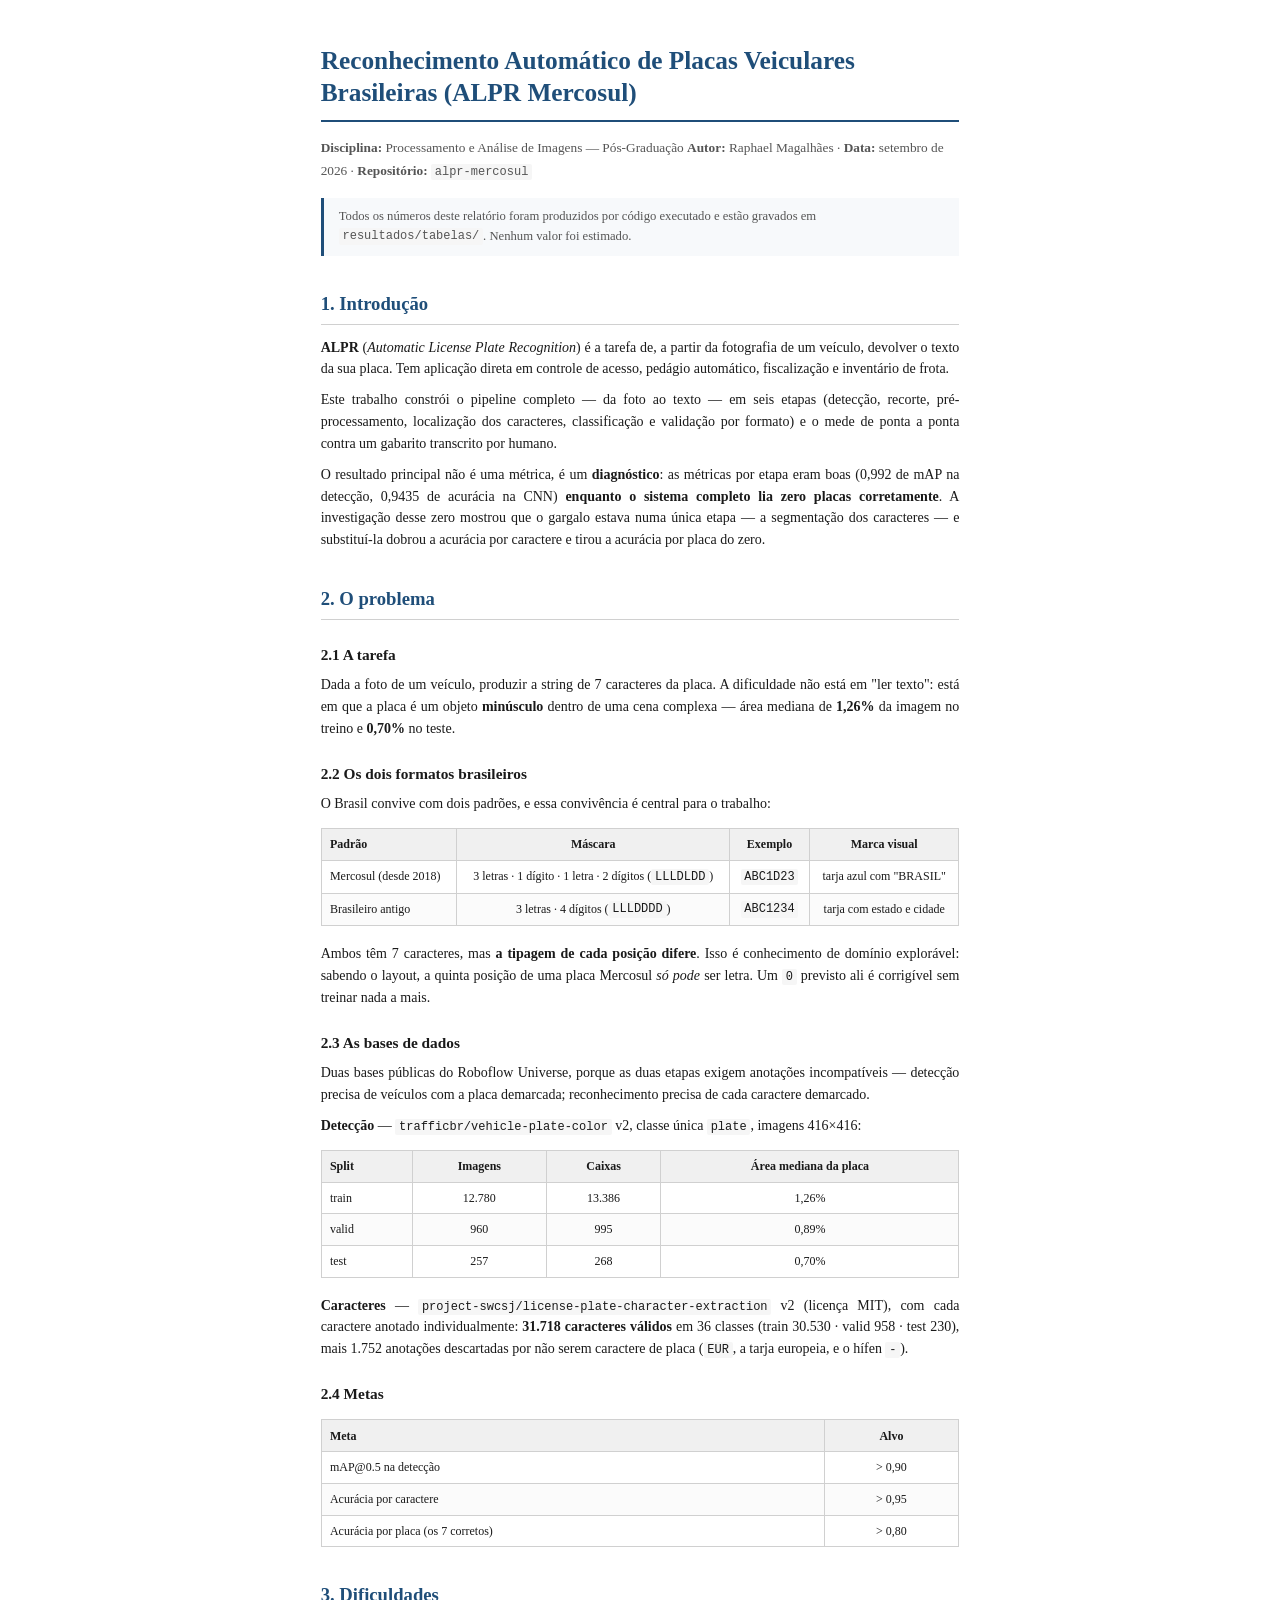
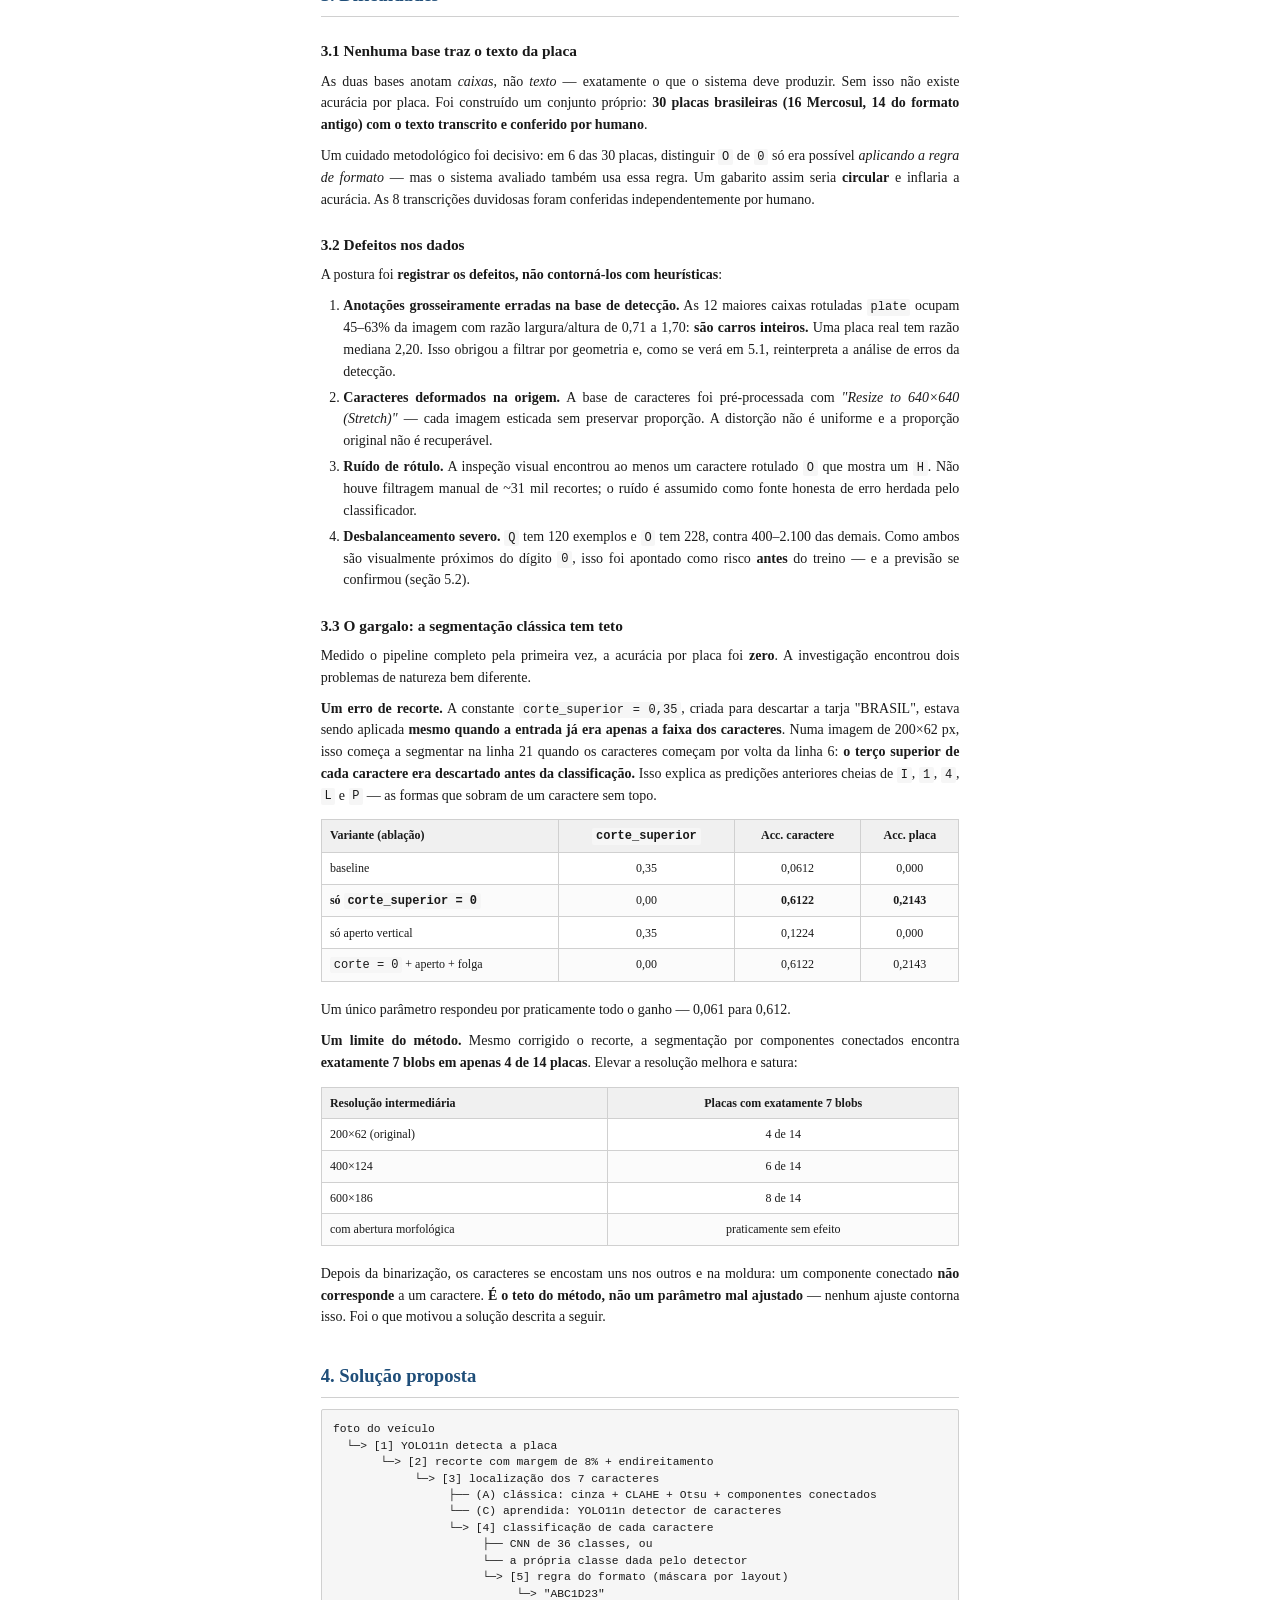
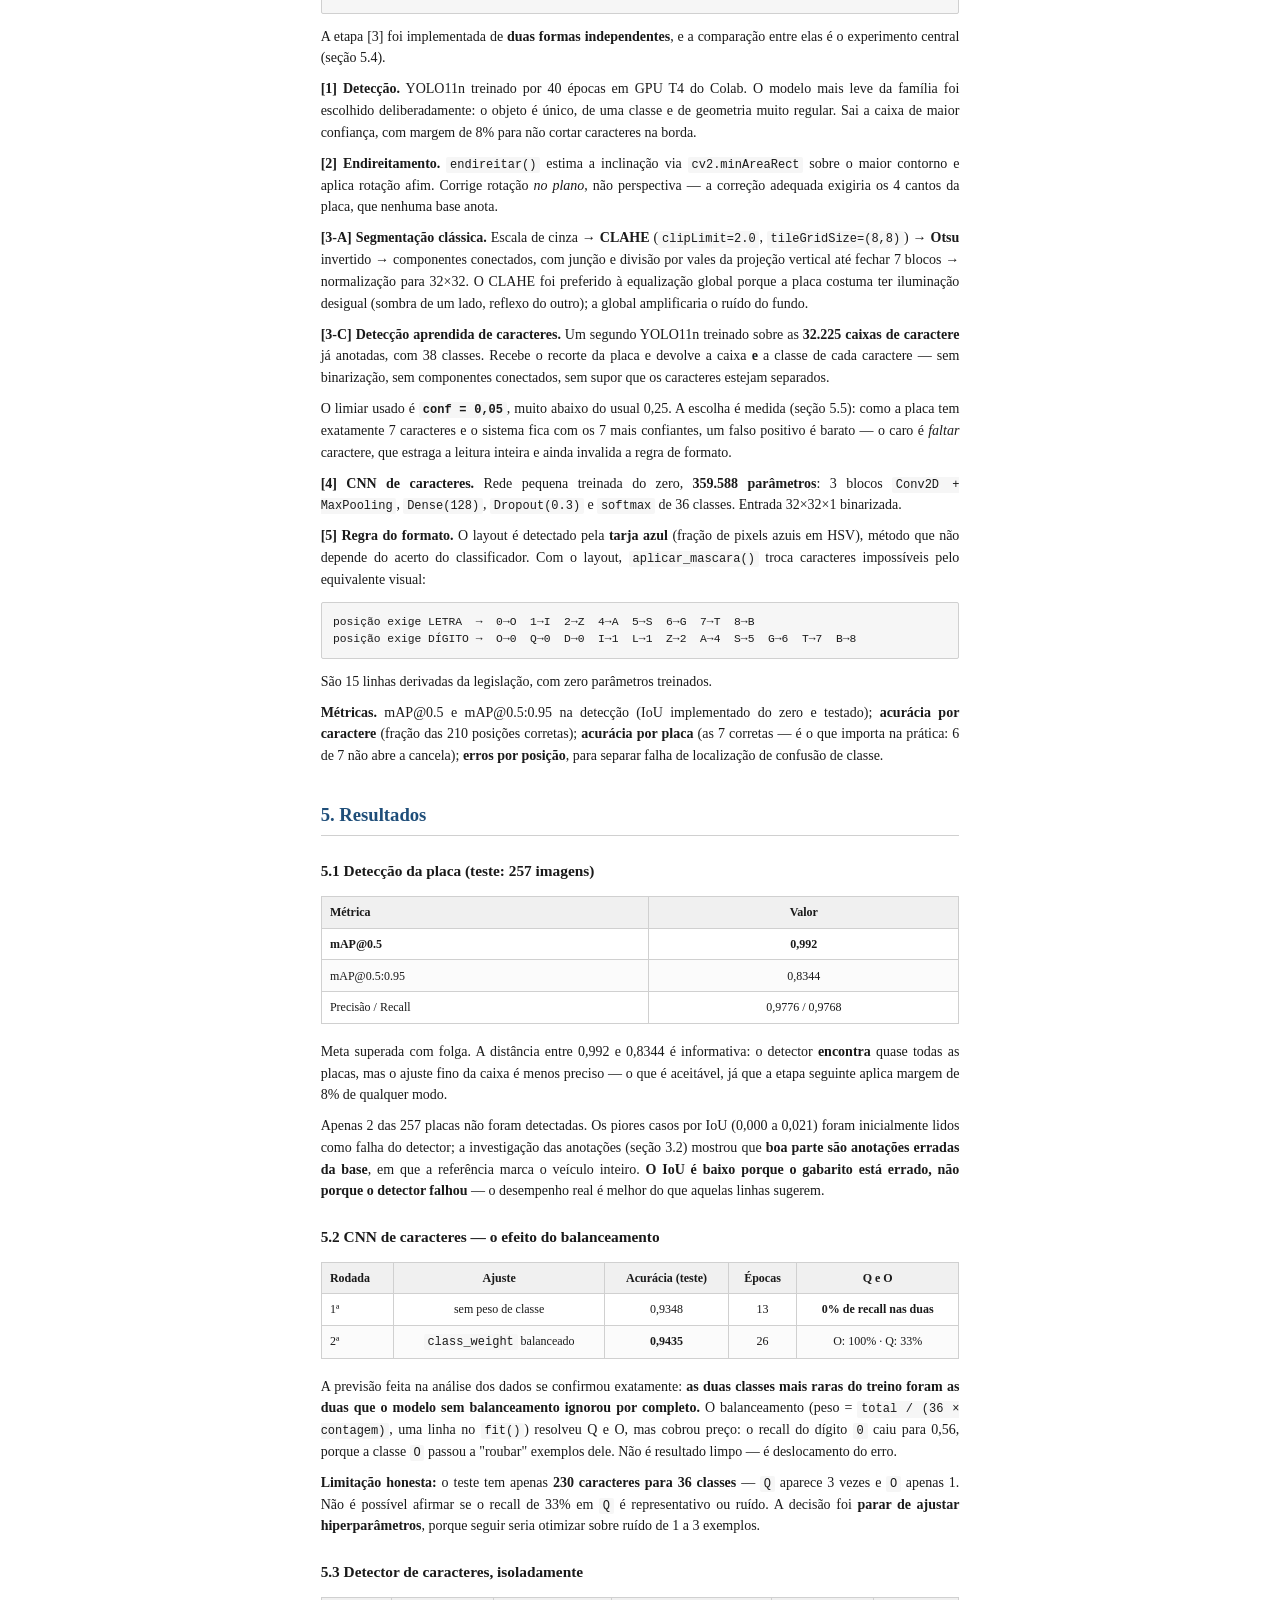
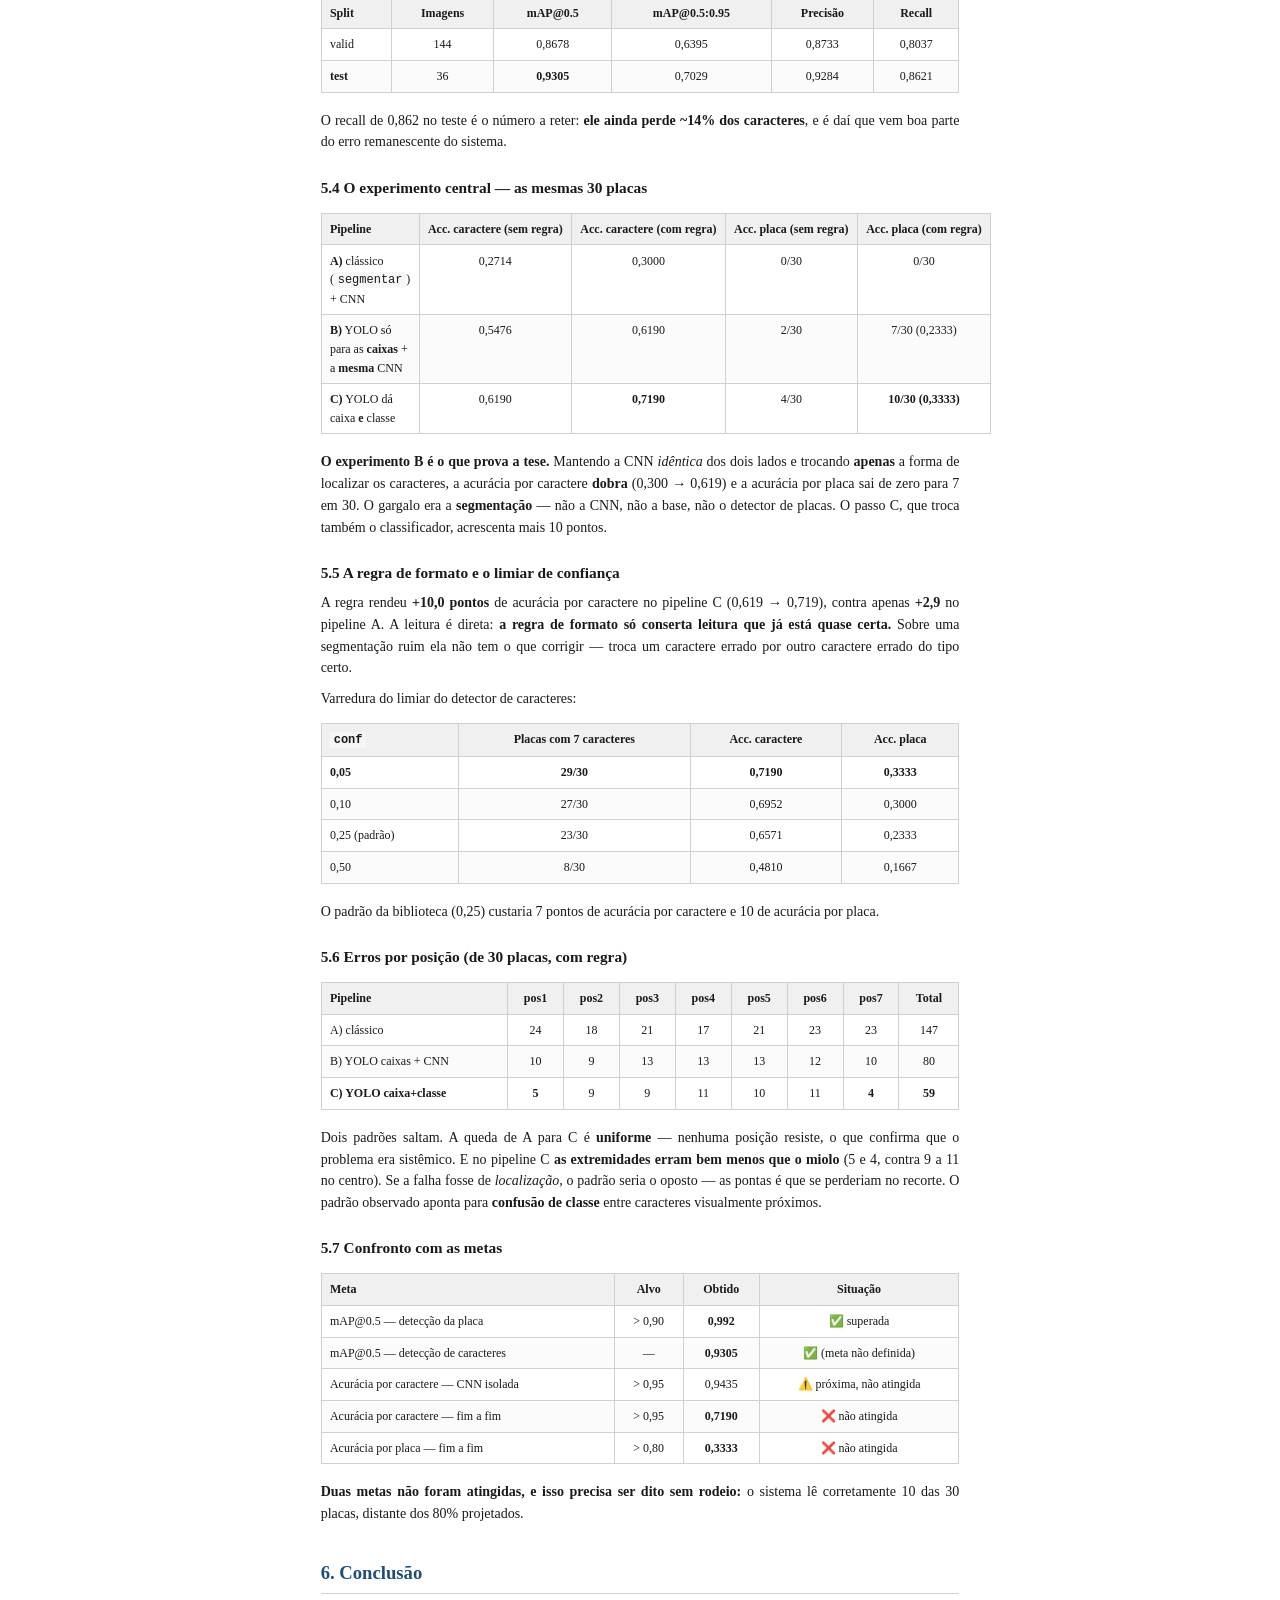
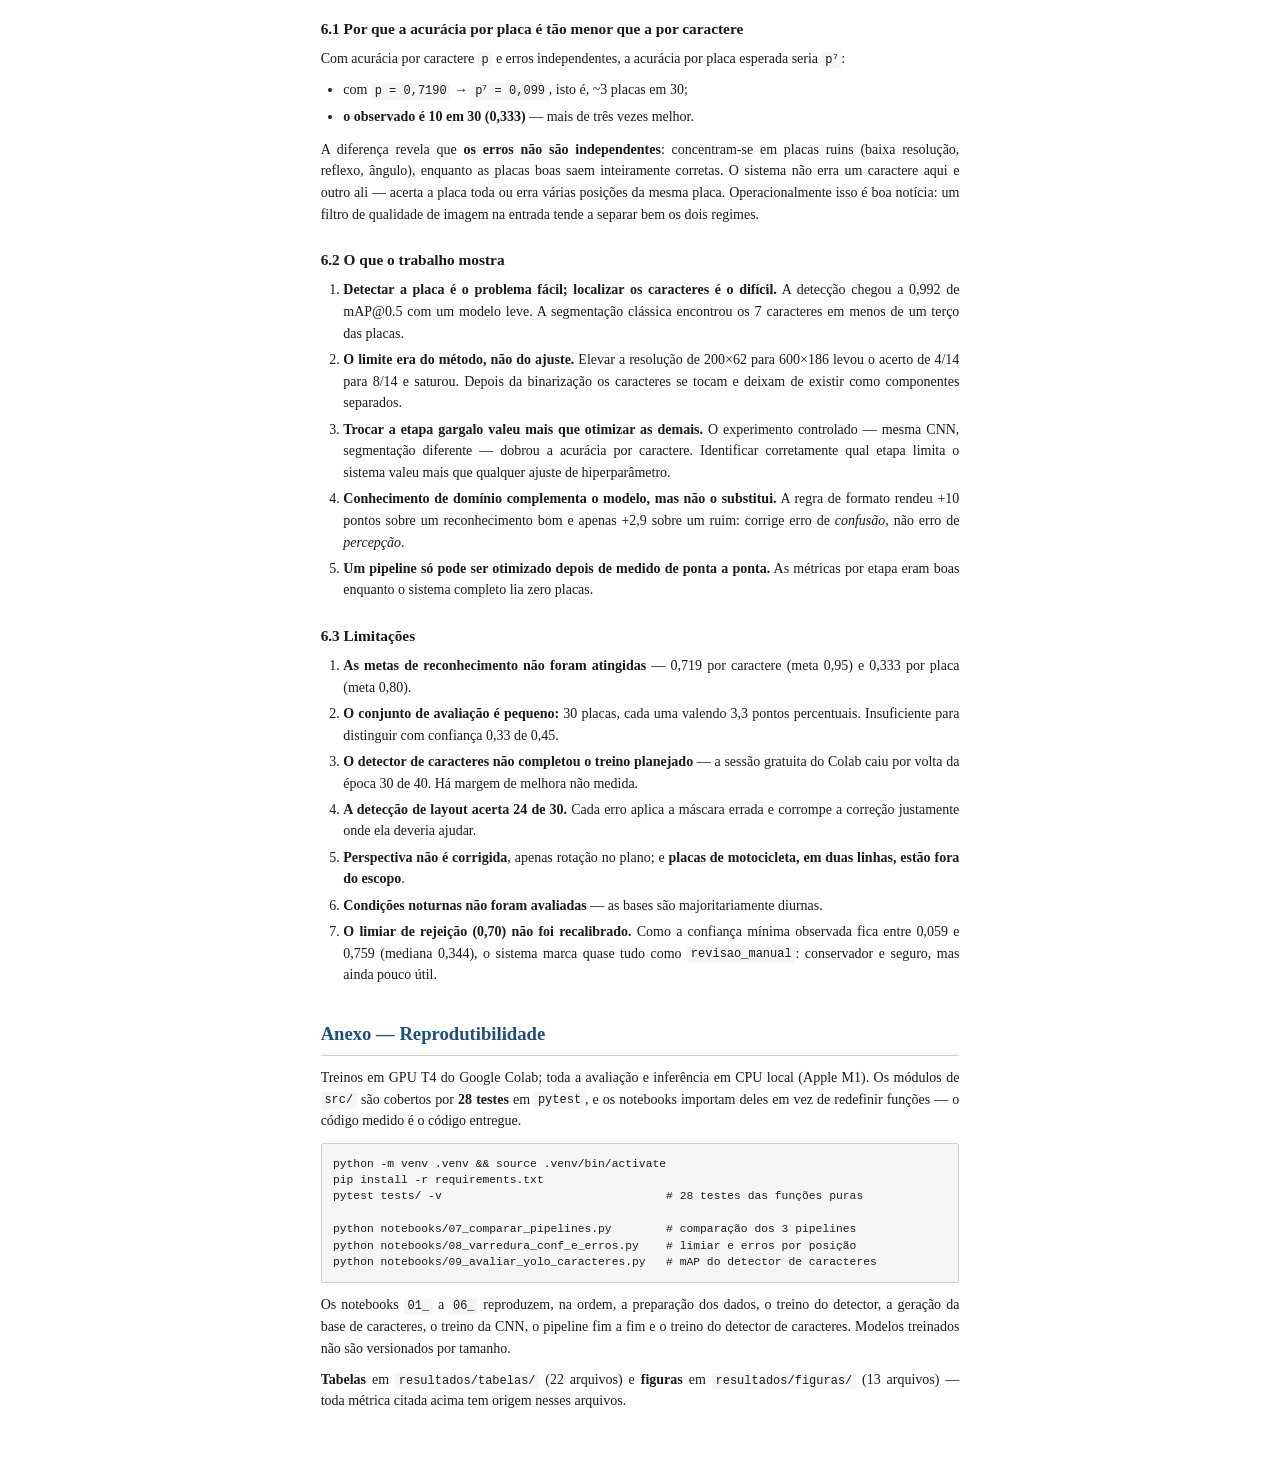
==== commit 541efca0: "Dia 7: limpeza consensual e as 7 decisoes que ficaram em aberto Varredura de redundancias no reposit" ====
--- a/RELATORIO_entrega.html
+++ b/RELATORIO_entrega.html
@@ -782,7 +782,7 @@
 <p>Os notebooks <code>01_</code> a <code>06_</code> reproduzem, na ordem, a preparação dos dados, o treino do
 detector, a geração da base de caracteres, o treino da CNN, o pipeline fim a fim e o
 treino do detector de caracteres. Modelos treinados não são versionados por tamanho.</p>
-<p><strong>Tabelas</strong> em <code>resultados/tabelas/</code> (16 arquivos) e <strong>figuras</strong> em
+<p><strong>Tabelas</strong> em <code>resultados/tabelas/</code> (22 arquivos) e <strong>figuras</strong> em
 <code>resultados/figuras/</code> (13 arquivos) — toda métrica citada acima tem origem nesses
 arquivos.</p>
 </body>
